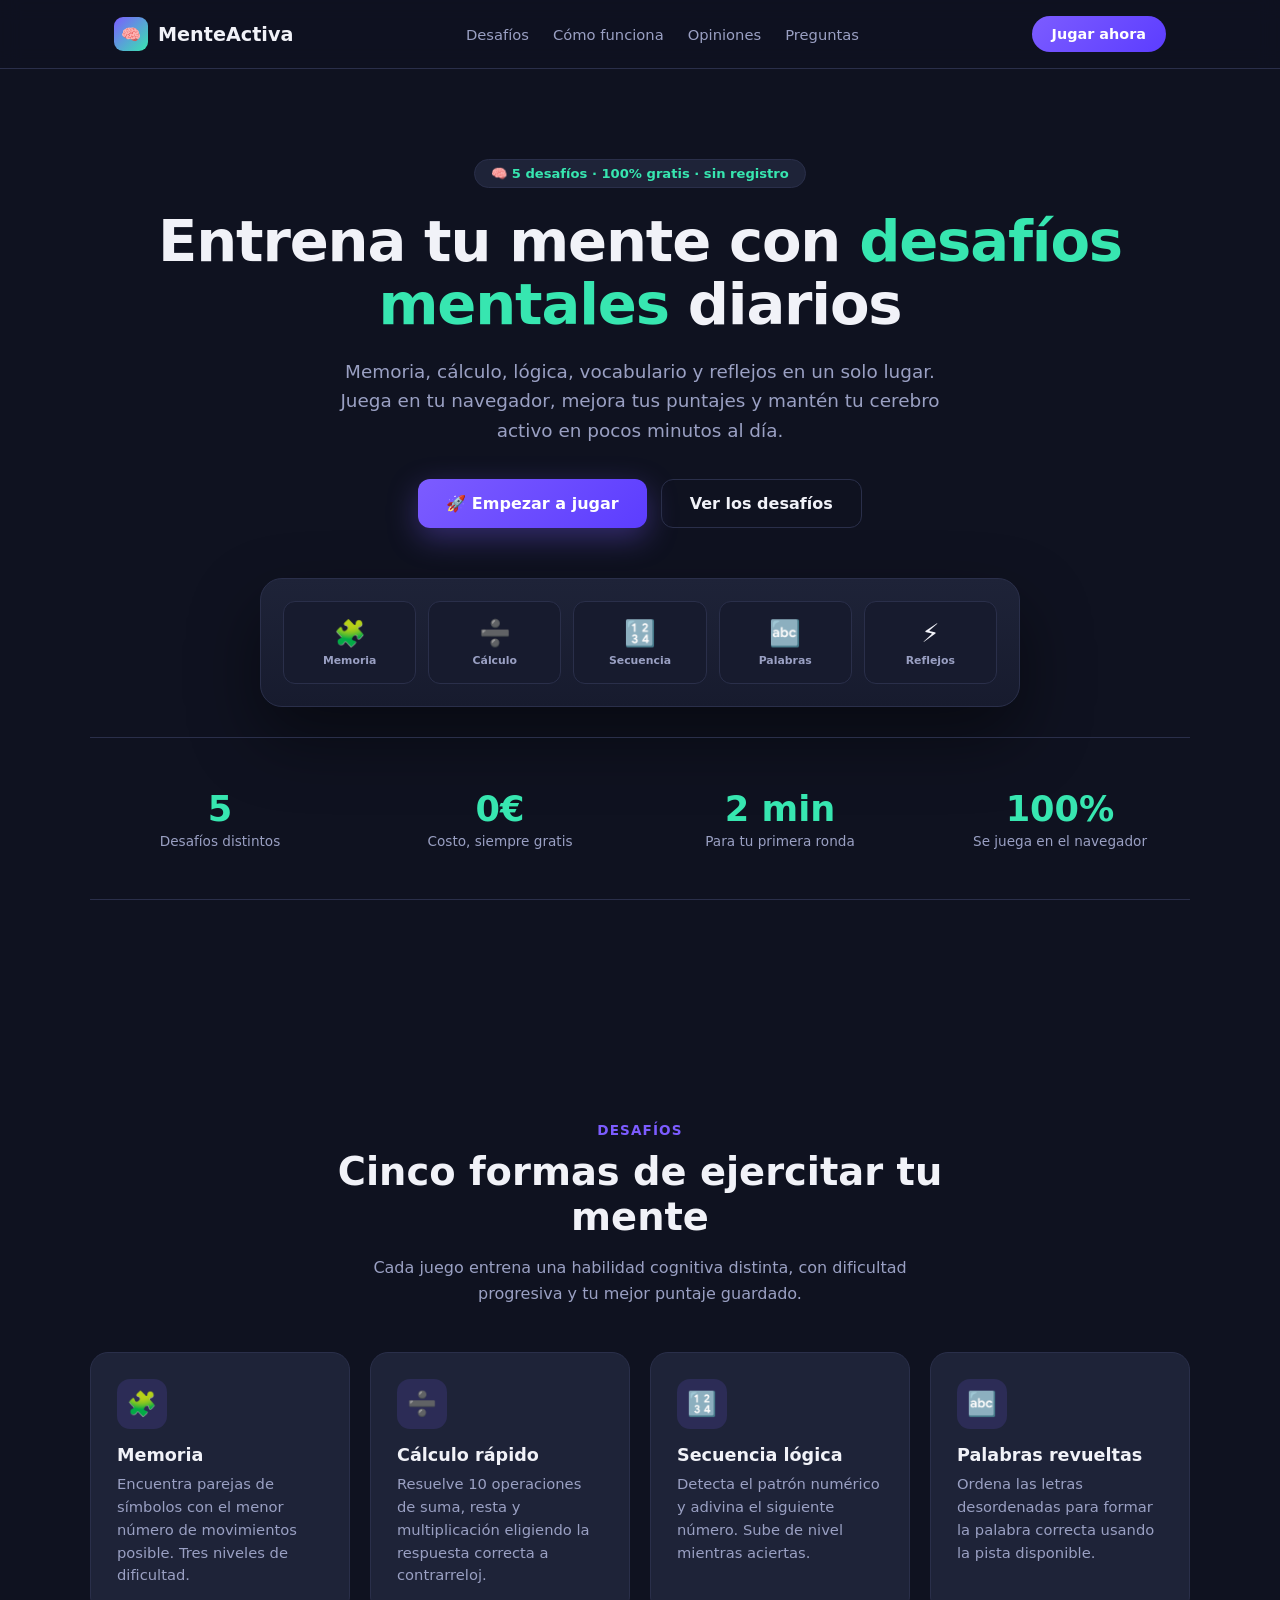
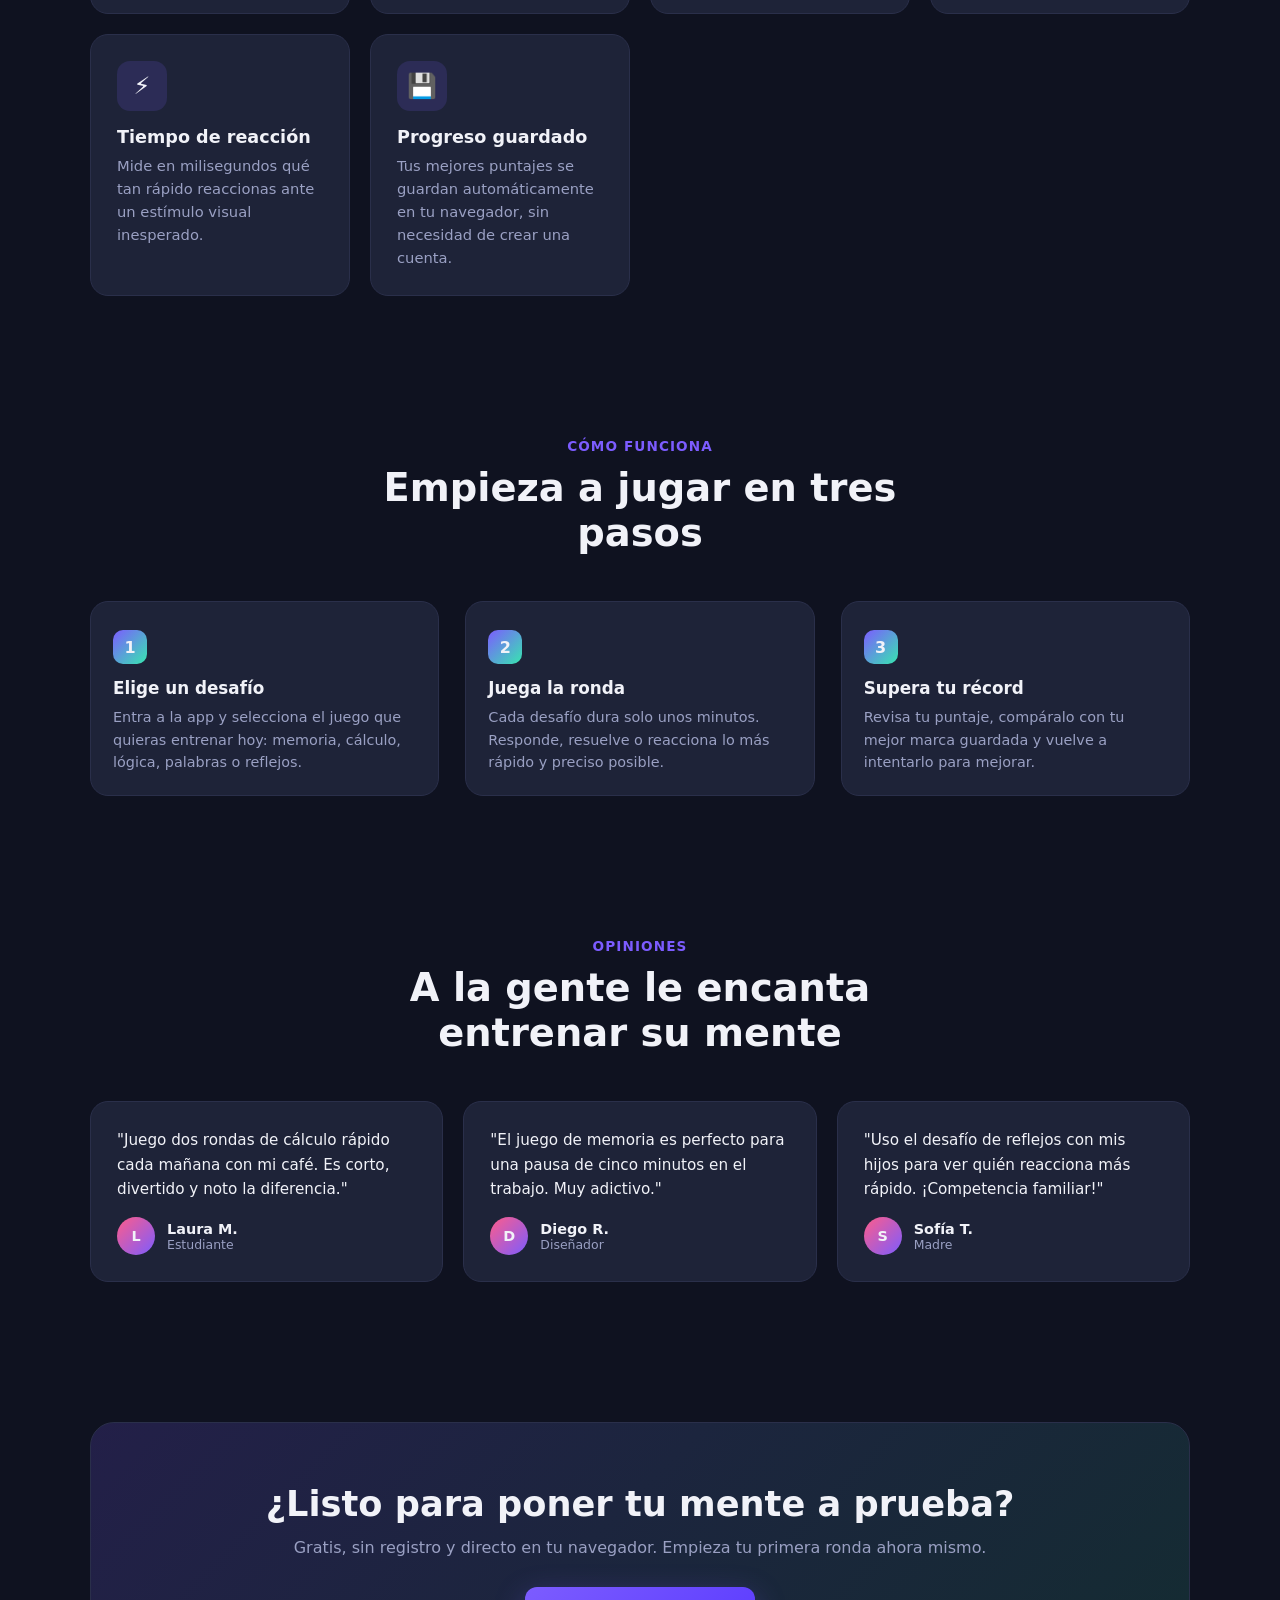
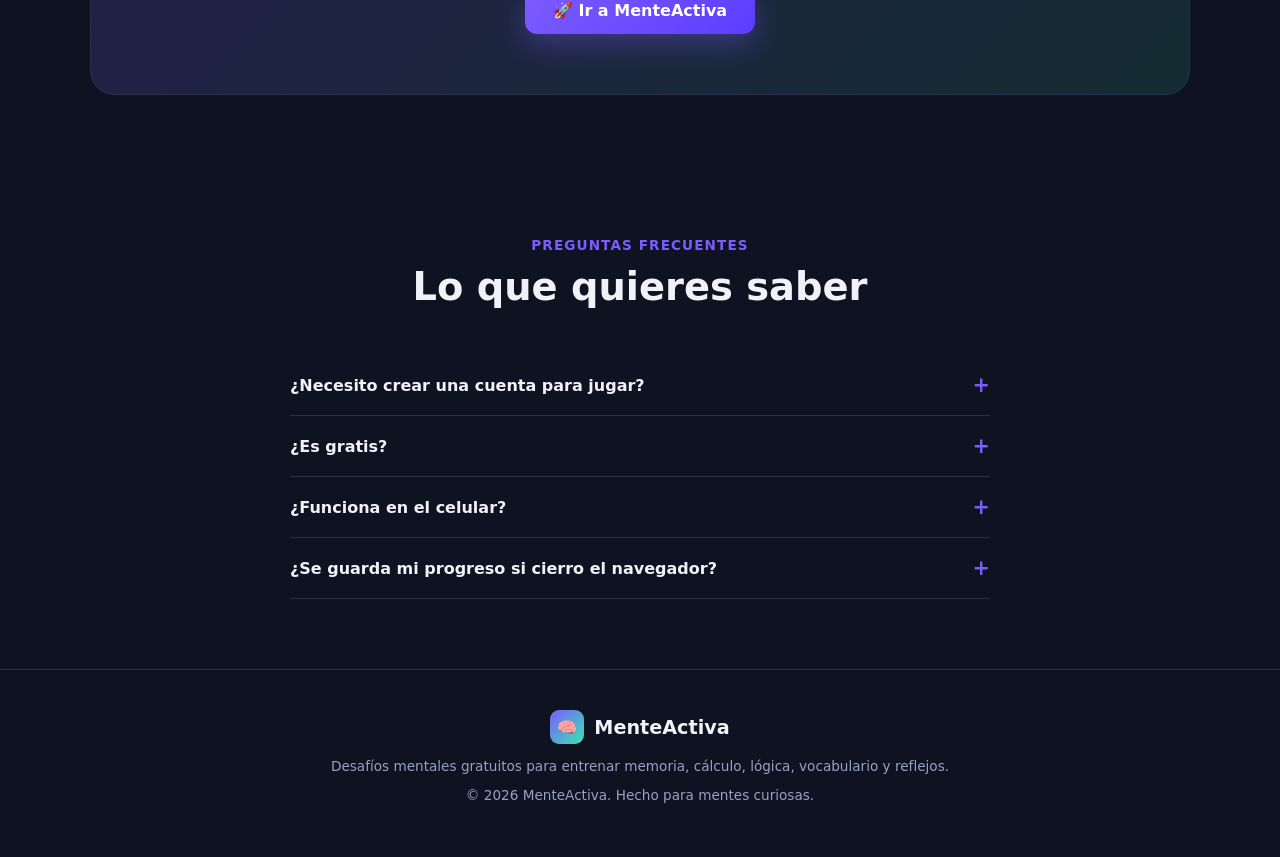
==== landing/index.html @ d73dd036 "Add MenteActiva: mental challenges app and landing page Static HTML/CSS/JS app with five games (memo" ====
<!doctype html>
<html lang="es">
<head>
  <meta charset="UTF-8" />
  <meta name="viewport" content="width=device-width, initial-scale=1.0" />
  <title>MenteActiva — Entrena tu mente con desafíos diarios</title>
  <meta name="description" content="MenteActiva es una app gratuita con desafíos de memoria, cálculo, lógica, vocabulario y reflejos. Entrena tu mente en minutos, sin registro." />
  <link rel="icon" href="data:image/svg+xml,<svg xmlns=%22http://www.w3.org/2000/svg%22 viewBox=%220 0 100 100%22><text y=%22.9em%22 font-size=%2290%22>🧠</text></svg>" />
  <link rel="stylesheet" href="style.css" />
</head>
<body>

  <nav class="nav">
    <div class="nav-inner">
      <a class="brand" href="#top">
        <span class="brand-mark">🧠</span>
        MenteActiva
      </a>
      <div class="nav-links">
        <a href="#features">Desafíos</a>
        <a href="#how">Cómo funciona</a>
        <a href="#testimonials">Opiniones</a>
        <a href="#faq">Preguntas</a>
      </div>
      <a class="nav-cta" href="../app/index.html">Jugar ahora</a>
    </div>
  </nav>

  <header id="top" class="hero container">
    <div class="eyebrow">🧠 5 desafíos · 100% gratis · sin registro</div>
    <h1>Entrena tu mente con <span>desafíos mentales</span> diarios</h1>
    <p class="lead">
      Memoria, cálculo, lógica, vocabulario y reflejos en un solo lugar. Juega en tu navegador,
      mejora tus puntajes y mantén tu cerebro activo en pocos minutos al día.
    </p>
    <div class="hero-ctas">
      <a class="btn btn-primary" href="../app/index.html">🚀 Empezar a jugar</a>
      <a class="btn btn-outline" href="#features">Ver los desafíos</a>
    </div>

    <div class="hero-preview">
      <div class="preview-row">
        <div class="preview-tile">🧩<small>Memoria</small></div>
        <div class="preview-tile">➗<small>Cálculo</small></div>
        <div class="preview-tile">🔢<small>Secuencia</small></div>
        <div class="preview-tile">🔤<small>Palabras</small></div>
        <div class="preview-tile">⚡<small>Reflejos</small></div>
      </div>
    </div>

    <div class="stats container" style="padding-left:0;padding-right:0">
      <div class="stat"><div class="num">5</div><div class="label">Desafíos distintos</div></div>
      <div class="stat"><div class="num">0€</div><div class="label">Costo, siempre gratis</div></div>
      <div class="stat"><div class="num">2 min</div><div class="label">Para tu primera ronda</div></div>
      <div class="stat"><div class="num">100%</div><div class="label">Se juega en el navegador</div></div>
    </div>
  </header>

  <section id="features" class="block container">
    <div class="section-head">
      <span class="tag">Desafíos</span>
      <h2>Cinco formas de ejercitar tu mente</h2>
      <p>Cada juego entrena una habilidad cognitiva distinta, con dificultad progresiva y tu mejor puntaje guardado.</p>
    </div>
    <div class="features-grid">
      <div class="feature-card">
        <div class="feature-icon">🧩</div>
        <h3>Memoria</h3>
        <p>Encuentra parejas de símbolos con el menor número de movimientos posible. Tres niveles de dificultad.</p>
      </div>
      <div class="feature-card">
        <div class="feature-icon">➗</div>
        <h3>Cálculo rápido</h3>
        <p>Resuelve 10 operaciones de suma, resta y multiplicación eligiendo la respuesta correcta a contrarreloj.</p>
      </div>
      <div class="feature-card">
        <div class="feature-icon">🔢</div>
        <h3>Secuencia lógica</h3>
        <p>Detecta el patrón numérico y adivina el siguiente número. Sube de nivel mientras aciertas.</p>
      </div>
      <div class="feature-card">
        <div class="feature-icon">🔤</div>
        <h3>Palabras revueltas</h3>
        <p>Ordena las letras desordenadas para formar la palabra correcta usando la pista disponible.</p>
      </div>
      <div class="feature-card">
        <div class="feature-icon">⚡</div>
        <h3>Tiempo de reacción</h3>
        <p>Mide en milisegundos qué tan rápido reaccionas ante un estímulo visual inesperado.</p>
      </div>
      <div class="feature-card">
        <div class="feature-icon">💾</div>
        <h3>Progreso guardado</h3>
        <p>Tus mejores puntajes se guardan automáticamente en tu navegador, sin necesidad de crear una cuenta.</p>
      </div>
    </div>
  </section>

  <section id="how" class="block container">
    <div class="section-head">
      <span class="tag">Cómo funciona</span>
      <h2>Empieza a jugar en tres pasos</h2>
    </div>
    <div class="steps">
      <div class="step">
        <div class="step-num">1</div>
        <h3>Elige un desafío</h3>
        <p>Entra a la app y selecciona el juego que quieras entrenar hoy: memoria, cálculo, lógica, palabras o reflejos.</p>
      </div>
      <div class="step">
        <div class="step-num">2</div>
        <h3>Juega la ronda</h3>
        <p>Cada desafío dura solo unos minutos. Responde, resuelve o reacciona lo más rápido y preciso posible.</p>
      </div>
      <div class="step">
        <div class="step-num">3</div>
        <h3>Supera tu récord</h3>
        <p>Revisa tu puntaje, compáralo con tu mejor marca guardada y vuelve a intentarlo para mejorar.</p>
      </div>
    </div>
  </section>

  <section id="testimonials" class="block container">
    <div class="section-head">
      <span class="tag">Opiniones</span>
      <h2>A la gente le encanta entrenar su mente</h2>
    </div>
    <div class="testimonials">
      <div class="testimonial">
        <p class="quote">"Juego dos rondas de cálculo rápido cada mañana con mi café. Es corto, divertido y noto la diferencia."</p>
        <div class="who">
          <div class="avatar">L</div>
          <div><div class="name">Laura M.</div><div class="role">Estudiante</div></div>
        </div>
      </div>
      <div class="testimonial">
        <p class="quote">"El juego de memoria es perfecto para una pausa de cinco minutos en el trabajo. Muy adictivo."</p>
        <div class="who">
          <div class="avatar">D</div>
          <div><div class="name">Diego R.</div><div class="role">Diseñador</div></div>
        </div>
      </div>
      <div class="testimonial">
        <p class="quote">"Uso el desafío de reflejos con mis hijos para ver quién reacciona más rápido. ¡Competencia familiar!"</p>
        <div class="who">
          <div class="avatar">S</div>
          <div><div class="name">Sofía T.</div><div class="role">Madre</div></div>
        </div>
      </div>
    </div>
  </section>

  <section class="block container">
    <div class="cta-band">
      <h2>¿Listo para poner tu mente a prueba?</h2>
      <p>Gratis, sin registro y directo en tu navegador. Empieza tu primera ronda ahora mismo.</p>
      <a class="btn btn-primary" href="../app/index.html">🚀 Ir a MenteActiva</a>
    </div>
  </section>

  <section id="faq" class="block container">
    <div class="section-head">
      <span class="tag">Preguntas frecuentes</span>
      <h2>Lo que quieres saber</h2>
    </div>
    <div style="max-width:700px;margin:0 auto">
      <details class="faq-item">
        <summary>¿Necesito crear una cuenta para jugar?</summary>
        <p>No. MenteActiva funciona directamente en tu navegador y guarda tus mejores puntajes localmente, sin necesidad de registro.</p>
      </details>
      <details class="faq-item">
        <summary>¿Es gratis?</summary>
        <p>Sí, todos los desafíos son completamente gratuitos y no tienen anuncios ni compras dentro de la app.</p>
      </details>
      <details class="faq-item">
        <summary>¿Funciona en el celular?</summary>
        <p>Sí, la interfaz se adapta a pantallas de computadora, tablet y móvil.</p>
      </details>
      <details class="faq-item">
        <summary>¿Se guarda mi progreso si cierro el navegador?</summary>
        <p>Sí, tus mejores marcas se guardan en el almacenamiento local de tu navegador y siguen ahí la próxima vez que entres, en ese mismo dispositivo y navegador.</p>
      </details>
    </div>
  </section>

  <footer>
    <div class="container">
      <div class="brand">
        <span class="brand-mark">🧠</span>
        MenteActiva
      </div>
      <p>Desafíos mentales gratuitos para entrenar memoria, cálculo, lógica, vocabulario y reflejos.</p>
      <p>© 2026 MenteActiva. Hecho para mentes curiosas.</p>
    </div>
  </footer>

</body>
</html>
---- landing/style.css ----
:root {
  --bg: #0f1220;
  --bg-elev: #171b2e;
  --bg-card: #1e2338;
  --border: #2a2f4a;
  --text: #f1f2f8;
  --text-dim: #9aa0c3;
  --accent: #7c5cff;
  --accent-2: #37e6b0;
  --accent-3: #ff5c8a;
  --radius: 18px;
}

* { box-sizing: border-box; }

html, body {
  margin: 0;
  padding: 0;
  background: var(--bg);
  color: var(--text);
  font-family: "Segoe UI", system-ui, -apple-system, sans-serif;
  scroll-behavior: smooth;
}

a { color: inherit; text-decoration: none; }
img { max-width: 100%; }

.container {
  max-width: 1100px;
  margin: 0 auto;
  padding: 0 24px;
}

/* Nav */
.nav {
  position: sticky;
  top: 0;
  z-index: 20;
  backdrop-filter: blur(10px);
  background: rgba(15, 18, 32, 0.75);
  border-bottom: 1px solid var(--border);
}
.nav-inner {
  display: flex;
  align-items: center;
  justify-content: space-between;
  padding: 16px 24px;
  max-width: 1100px;
  margin: 0 auto;
}
.brand { display: flex; align-items: center; gap: 10px; font-weight: 800; font-size: 1.2rem; }
.brand-mark {
  width: 34px; height: 34px; border-radius: 9px;
  background: linear-gradient(135deg, var(--accent), var(--accent-2));
  display: flex; align-items: center; justify-content: center; font-size: 1rem;
}
.nav-links { display: flex; gap: 24px; font-size: 0.92rem; color: var(--text-dim); }
.nav-links a:hover { color: var(--text); }
.nav-cta {
  background: linear-gradient(135deg, var(--accent), #5c3dff);
  color: #fff; padding: 10px 20px; border-radius: 999px; font-weight: 700; font-size: 0.9rem;
}
.nav-cta:hover { filter: brightness(1.1); }

/* Hero */
.hero {
  position: relative;
  overflow: hidden;
  padding: 90px 0 70px;
  text-align: center;
}
.hero::before {
  content: "";
  position: absolute;
  inset: -20% -10% auto -10%;
  height: 500px;
  background: radial-gradient(ellipse at center, rgba(124,92,255,0.35), transparent 65%);
  z-index: -1;
}
.eyebrow {
  display: inline-flex;
  align-items: center;
  gap: 8px;
  background: var(--bg-card);
  border: 1px solid var(--border);
  padding: 6px 16px;
  border-radius: 999px;
  font-size: 0.82rem;
  color: var(--accent-2);
  font-weight: 700;
  margin-bottom: 22px;
}
.hero h1 {
  font-size: clamp(2.2rem, 5vw, 3.6rem);
  font-weight: 800;
  line-height: 1.1;
  margin: 0 0 20px;
  letter-spacing: -0.02em;
}
.hero h1 span { color: var(--accent-2); }
.hero p.lead {
  color: var(--text-dim);
  font-size: 1.15rem;
  max-width: 620px;
  margin: 0 auto 34px;
  line-height: 1.6;
}
.hero-ctas { display: flex; gap: 14px; justify-content: center; flex-wrap: wrap; margin-bottom: 50px; }

.btn {
  display: inline-flex;
  align-items: center;
  gap: 8px;
  padding: 14px 28px;
  border-radius: 12px;
  font-weight: 700;
  font-size: 1rem;
  cursor: pointer;
  border: none;
}
.btn-primary {
  background: linear-gradient(135deg, var(--accent), #5c3dff);
  color: #fff;
  box-shadow: 0 10px 30px rgba(124,92,255,0.35);
}
.btn-primary:hover { filter: brightness(1.08); }
.btn-outline {
  background: transparent;
  border: 1px solid var(--border);
  color: var(--text);
}
.btn-outline:hover { border-color: var(--accent); }

.hero-preview {
  max-width: 760px;
  margin: 0 auto;
  border-radius: 22px;
  border: 1px solid var(--border);
  background: linear-gradient(180deg, var(--bg-card), var(--bg-elev));
  padding: 22px;
  box-shadow: 0 30px 70px rgba(0,0,0,0.45);
}
.preview-row {
  display: grid;
  grid-template-columns: repeat(5, 1fr);
  gap: 12px;
}
.preview-tile {
  background: var(--bg-elev);
  border: 1px solid var(--border);
  border-radius: 12px;
  padding: 16px 8px;
  text-align: center;
  font-size: 1.6rem;
}
.preview-tile small {
  display: block;
  margin-top: 6px;
  font-size: 0.68rem;
  color: var(--text-dim);
  font-weight: 700;
}

/* Stats */
.stats {
  display: grid;
  grid-template-columns: repeat(auto-fit, minmax(160px, 1fr));
  gap: 20px;
  padding: 50px 0;
  border-top: 1px solid var(--border);
  border-bottom: 1px solid var(--border);
  margin: 30px 0 80px;
}
.stat { text-align: center; }
.stat .num { font-size: 2.2rem; font-weight: 800; color: var(--accent-2); }
.stat .label { color: var(--text-dim); font-size: 0.85rem; margin-top: 4px; }

/* Sections */
section.block { padding: 70px 0; }
.section-head { text-align: center; max-width: 620px; margin: 0 auto 46px; }
.section-head .tag { color: var(--accent); font-weight: 700; font-size: 0.85rem; text-transform: uppercase; letter-spacing: 0.08em; }
.section-head h2 { font-size: clamp(1.7rem, 3.5vw, 2.4rem); margin: 10px 0 12px; }
.section-head p { color: var(--text-dim); line-height: 1.6; }

.features-grid {
  display: grid;
  grid-template-columns: repeat(auto-fit, minmax(220px, 1fr));
  gap: 20px;
}
.feature-card {
  background: var(--bg-card);
  border: 1px solid var(--border);
  border-radius: var(--radius);
  padding: 26px;
  transition: transform 0.2s ease, border-color 0.2s ease;
}
.feature-card:hover { transform: translateY(-4px); border-color: var(--accent); }
.feature-icon {
  width: 50px; height: 50px; border-radius: 13px;
  background: rgba(124,92,255,0.15);
  display: flex; align-items: center; justify-content: center;
  font-size: 1.5rem; margin-bottom: 16px;
}
.feature-card h3 { margin: 0 0 8px; font-size: 1.1rem; }
.feature-card p { margin: 0; color: var(--text-dim); font-size: 0.92rem; line-height: 1.55; }

/* How it works */
.steps {
  display: grid;
  grid-template-columns: repeat(auto-fit, minmax(220px, 1fr));
  gap: 26px;
  counter-reset: step;
}
.step {
  position: relative;
  padding: 28px 22px 22px;
  background: var(--bg-card);
  border: 1px solid var(--border);
  border-radius: var(--radius);
}
.step .step-num {
  width: 34px; height: 34px;
  border-radius: 10px;
  background: linear-gradient(135deg, var(--accent), var(--accent-2));
  display: flex; align-items: center; justify-content: center;
  font-weight: 800; margin-bottom: 14px;
}
.step h3 { margin: 0 0 8px; font-size: 1.05rem; }
.step p { margin: 0; color: var(--text-dim); font-size: 0.9rem; line-height: 1.55; }

/* Testimonials */
.testimonials {
  display: grid;
  grid-template-columns: repeat(auto-fit, minmax(260px, 1fr));
  gap: 20px;
}
.testimonial {
  background: var(--bg-card);
  border: 1px solid var(--border);
  border-radius: var(--radius);
  padding: 26px;
}
.testimonial p.quote { color: var(--text); line-height: 1.6; margin: 0 0 16px; font-size: 0.95rem; }
.testimonial .who { display: flex; align-items: center; gap: 12px; }
.avatar {
  width: 38px; height: 38px; border-radius: 50%;
  background: linear-gradient(135deg, var(--accent-3), var(--accent));
  display: flex; align-items: center; justify-content: center;
  font-weight: 800; font-size: 0.9rem;
}
.who .name { font-weight: 700; font-size: 0.9rem; }
.who .role { color: var(--text-dim); font-size: 0.78rem; }

/* CTA band */
.cta-band {
  background: linear-gradient(135deg, rgba(124,92,255,0.18), rgba(55,230,176,0.12));
  border: 1px solid var(--border);
  border-radius: 24px;
  padding: 60px 40px;
  text-align: center;
}
.cta-band h2 { font-size: clamp(1.6rem, 3.5vw, 2.2rem); margin: 0 0 14px; }
.cta-band p { color: var(--text-dim); margin: 0 0 30px; }

/* FAQ */
.faq-item {
  border-bottom: 1px solid var(--border);
  padding: 18px 0;
}
.faq-item summary {
  cursor: pointer;
  font-weight: 700;
  font-size: 1rem;
  list-style: none;
  display: flex;
  justify-content: space-between;
  align-items: center;
}
.faq-item summary::-webkit-details-marker { display: none; }
.faq-item summary::after { content: "+"; color: var(--accent); font-size: 1.3rem; }
.faq-item[open] summary::after { content: "−"; }
.faq-item p { color: var(--text-dim); margin: 12px 0 0; line-height: 1.6; font-size: 0.92rem; }

/* Footer */
footer {
  border-top: 1px solid var(--border);
  padding: 40px 0;
  color: var(--text-dim);
  font-size: 0.85rem;
  text-align: center;
}
footer .brand { justify-content: center; margin-bottom: 10px; color: var(--text); }

@media (max-width: 700px) {
  .nav-links { display: none; }
  .preview-row { grid-template-columns: repeat(3, 1fr); }
}
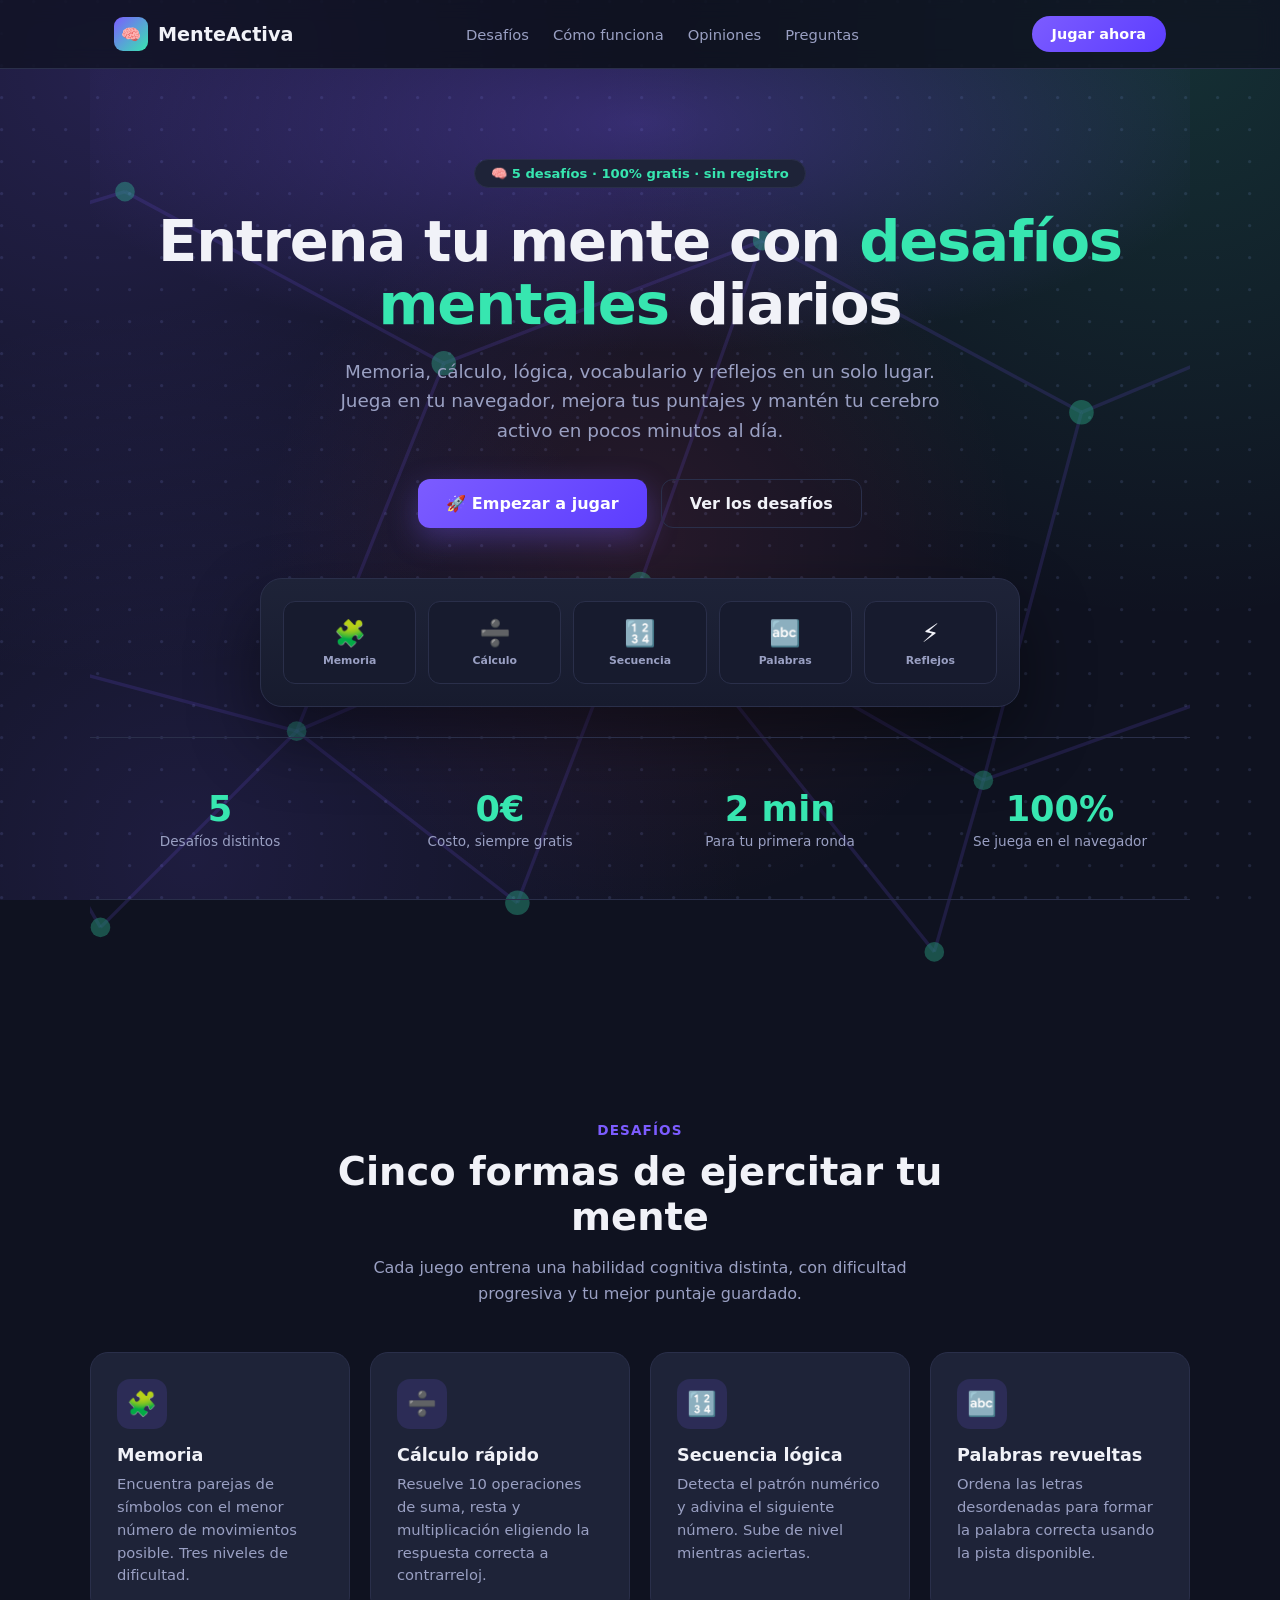
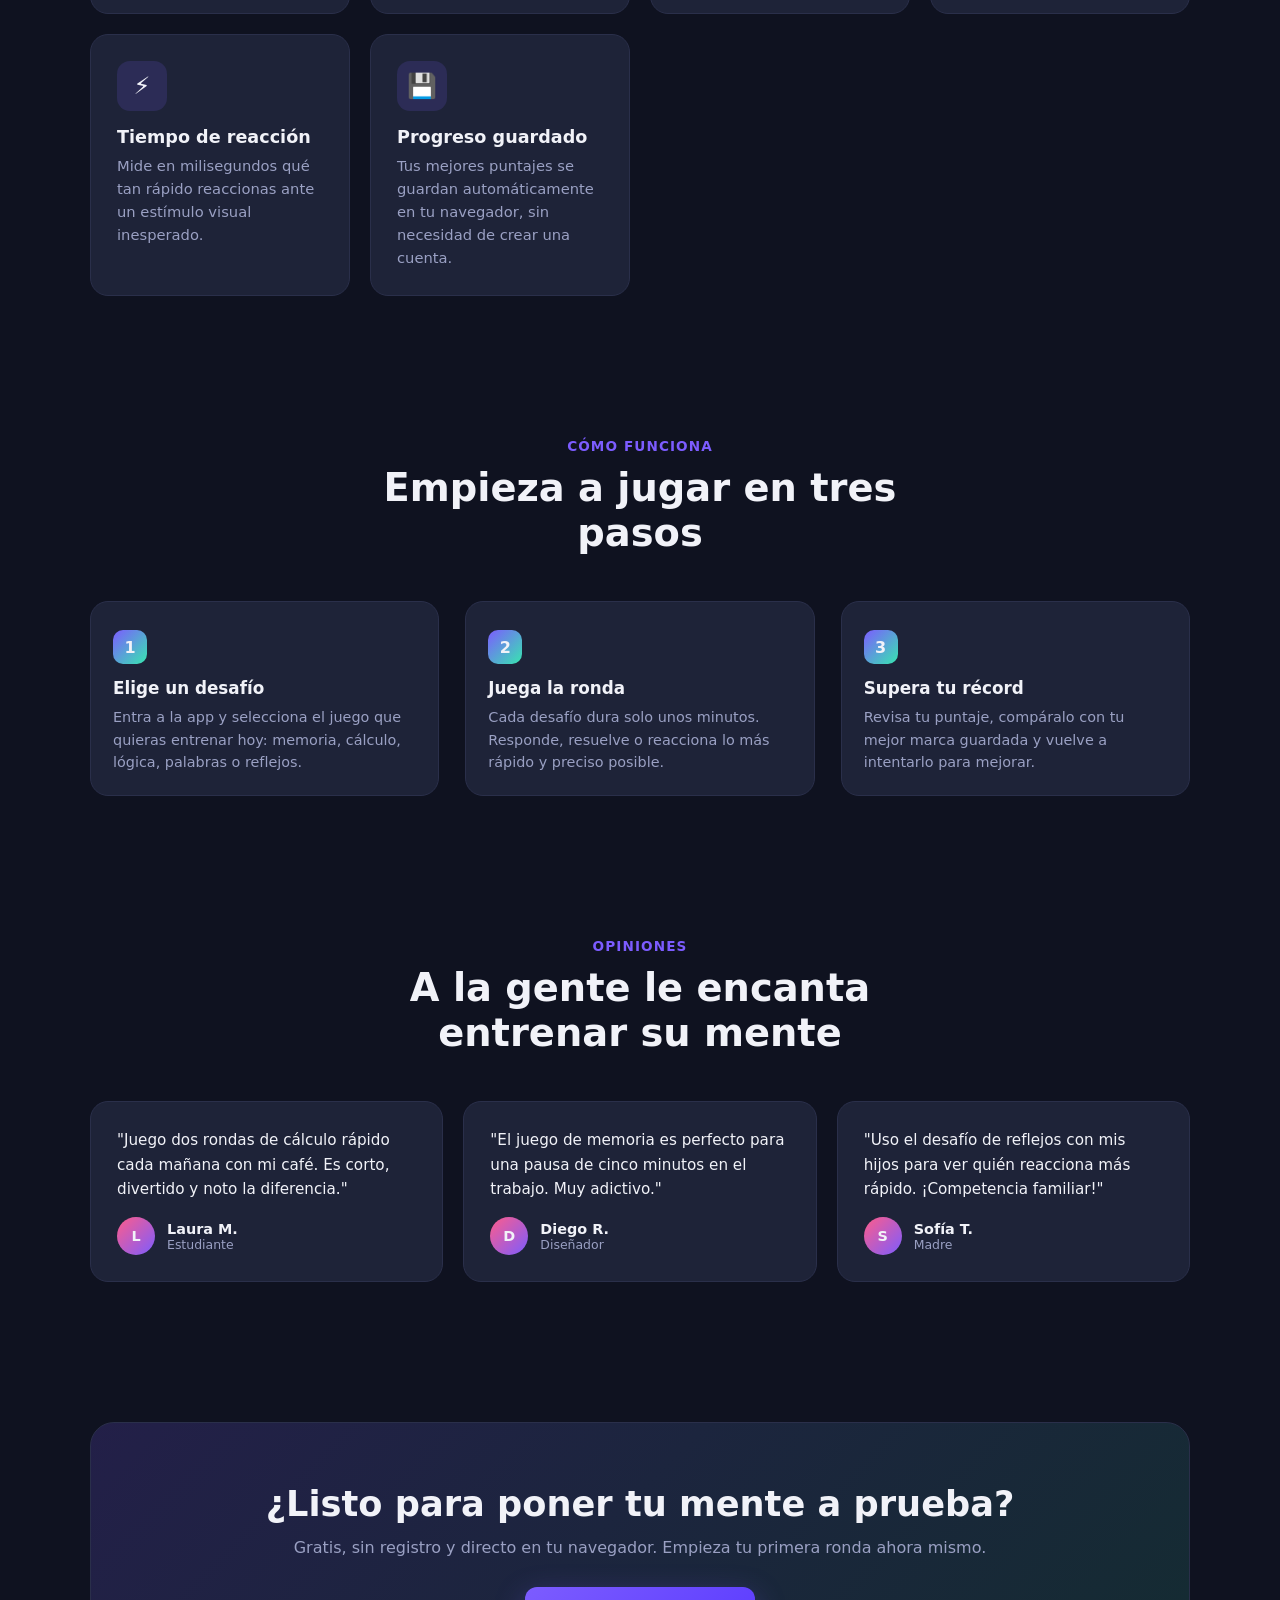
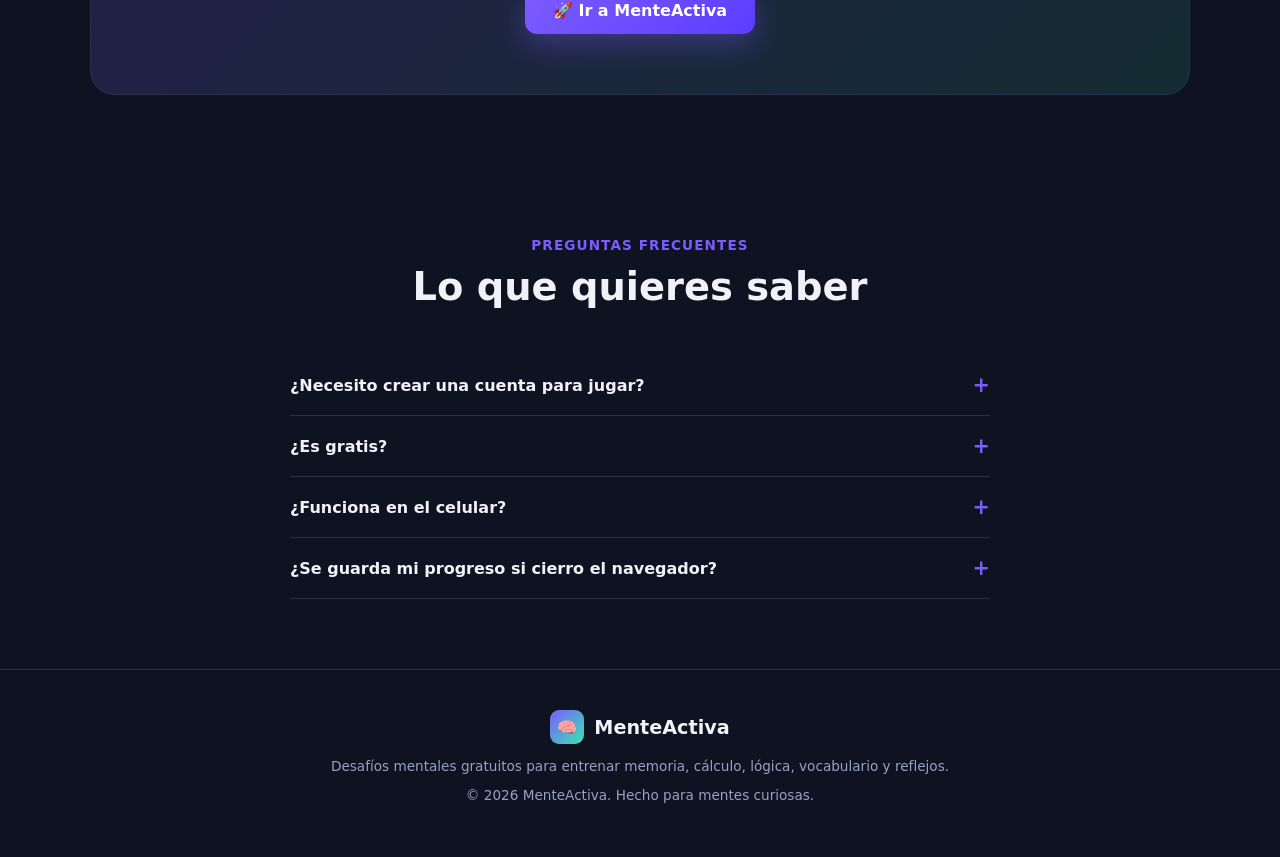
==== commit a3448ae2: "Add difficulty levels, timers, sound, larger memory icons, and landing backgrounds - Fácil/Normal/Di" ====
--- a/landing/index.html
+++ b/landing/index.html
@@ -27,6 +27,48 @@
   </nav>
 
   <header id="top" class="hero container">
+    <div class="hero-bg-graphic" aria-hidden="true">
+      <svg viewBox="0 0 800 400" preserveAspectRatio="xMidYMid slice">
+        <g class="net-lines">
+          <line x1="60" y1="90" x2="190" y2="50" />
+          <line x1="190" y1="50" x2="320" y2="120" />
+          <line x1="320" y1="120" x2="450" y2="70" />
+          <line x1="450" y1="70" x2="580" y2="140" />
+          <line x1="580" y1="140" x2="700" y2="90" />
+          <line x1="60" y1="90" x2="110" y2="230" />
+          <line x1="320" y1="120" x2="260" y2="270" />
+          <line x1="450" y1="70" x2="400" y2="210" />
+          <line x1="580" y1="140" x2="540" y2="290" />
+          <line x1="700" y1="90" x2="680" y2="240" />
+          <line x1="110" y1="230" x2="260" y2="270" />
+          <line x1="260" y1="270" x2="400" y2="210" />
+          <line x1="400" y1="210" x2="540" y2="290" />
+          <line x1="540" y1="290" x2="680" y2="240" />
+          <line x1="110" y1="230" x2="180" y2="350" />
+          <line x1="260" y1="270" x2="180" y2="350" />
+          <line x1="260" y1="270" x2="350" y2="340" />
+          <line x1="400" y1="210" x2="350" y2="340" />
+          <line x1="400" y1="210" x2="520" y2="360" />
+          <line x1="540" y1="290" x2="520" y2="360" />
+        </g>
+        <g class="net-nodes">
+          <circle cx="60" cy="90" r="5" />
+          <circle cx="190" cy="50" r="4" />
+          <circle cx="320" cy="120" r="5" />
+          <circle cx="450" cy="70" r="4" />
+          <circle cx="580" cy="140" r="5" />
+          <circle cx="700" cy="90" r="4" />
+          <circle cx="110" cy="230" r="5" />
+          <circle cx="260" cy="270" r="4" />
+          <circle cx="400" cy="210" r="5" />
+          <circle cx="540" cy="290" r="4" />
+          <circle cx="680" cy="240" r="5" />
+          <circle cx="180" cy="350" r="4" />
+          <circle cx="350" cy="340" r="5" />
+          <circle cx="520" cy="360" r="4" />
+        </g>
+      </svg>
+    </div>
     <div class="eyebrow">🧠 5 desafíos · 100% gratis · sin registro</div>
     <h1>Entrena tu mente con <span>desafíos mentales</span> diarios</h1>
     <p class="lead">
--- a/landing/style.css
+++ b/landing/style.css
@@ -16,10 +16,21 @@
 html, body {
   margin: 0;
   padding: 0;
-  background: var(--bg);
   color: var(--text);
   font-family: "Segoe UI", system-ui, -apple-system, sans-serif;
   scroll-behavior: smooth;
+}
+
+body {
+  background-color: var(--bg);
+  background-image:
+    radial-gradient(circle at 8% 8%, rgba(124, 92, 255, 0.20), transparent 42%),
+    radial-gradient(circle at 92% 4%, rgba(55, 230, 176, 0.14), transparent 40%),
+    radial-gradient(circle at 50% 60%, rgba(255, 92, 138, 0.10), transparent 45%),
+    radial-gradient(circle at 15% 95%, rgba(124, 92, 255, 0.14), transparent 40%),
+    url("data:image/svg+xml,%3Csvg xmlns='http://www.w3.org/2000/svg' width='32' height='32'%3E%3Ccircle cx='1.6' cy='1.6' r='1.6' fill='%232a2f4a' fill-opacity='0.7'/%3E%3C/svg%3E");
+  background-repeat: no-repeat, no-repeat, no-repeat, no-repeat, repeat;
+  background-attachment: fixed, fixed, fixed, fixed, fixed;
 }
 
 a { color: inherit; text-decoration: none; }
@@ -76,6 +87,28 @@
   height: 500px;
   background: radial-gradient(ellipse at center, rgba(124,92,255,0.35), transparent 65%);
   z-index: -1;
+}
+
+.hero-bg-graphic {
+  position: absolute;
+  inset: 0;
+  z-index: -1;
+  opacity: 0.55;
+  overflow: hidden;
+  pointer-events: none;
+}
+.hero-bg-graphic svg { width: 100%; height: 100%; }
+.net-lines line {
+  stroke: var(--accent);
+  stroke-opacity: 0.28;
+  stroke-width: 1.4;
+}
+.net-nodes circle {
+  fill: var(--accent-2);
+  fill-opacity: 0.55;
+}
+@media (max-width: 700px) {
+  .hero-bg-graphic { opacity: 0.3; }
 }
 .eyebrow {
   display: inline-flex;
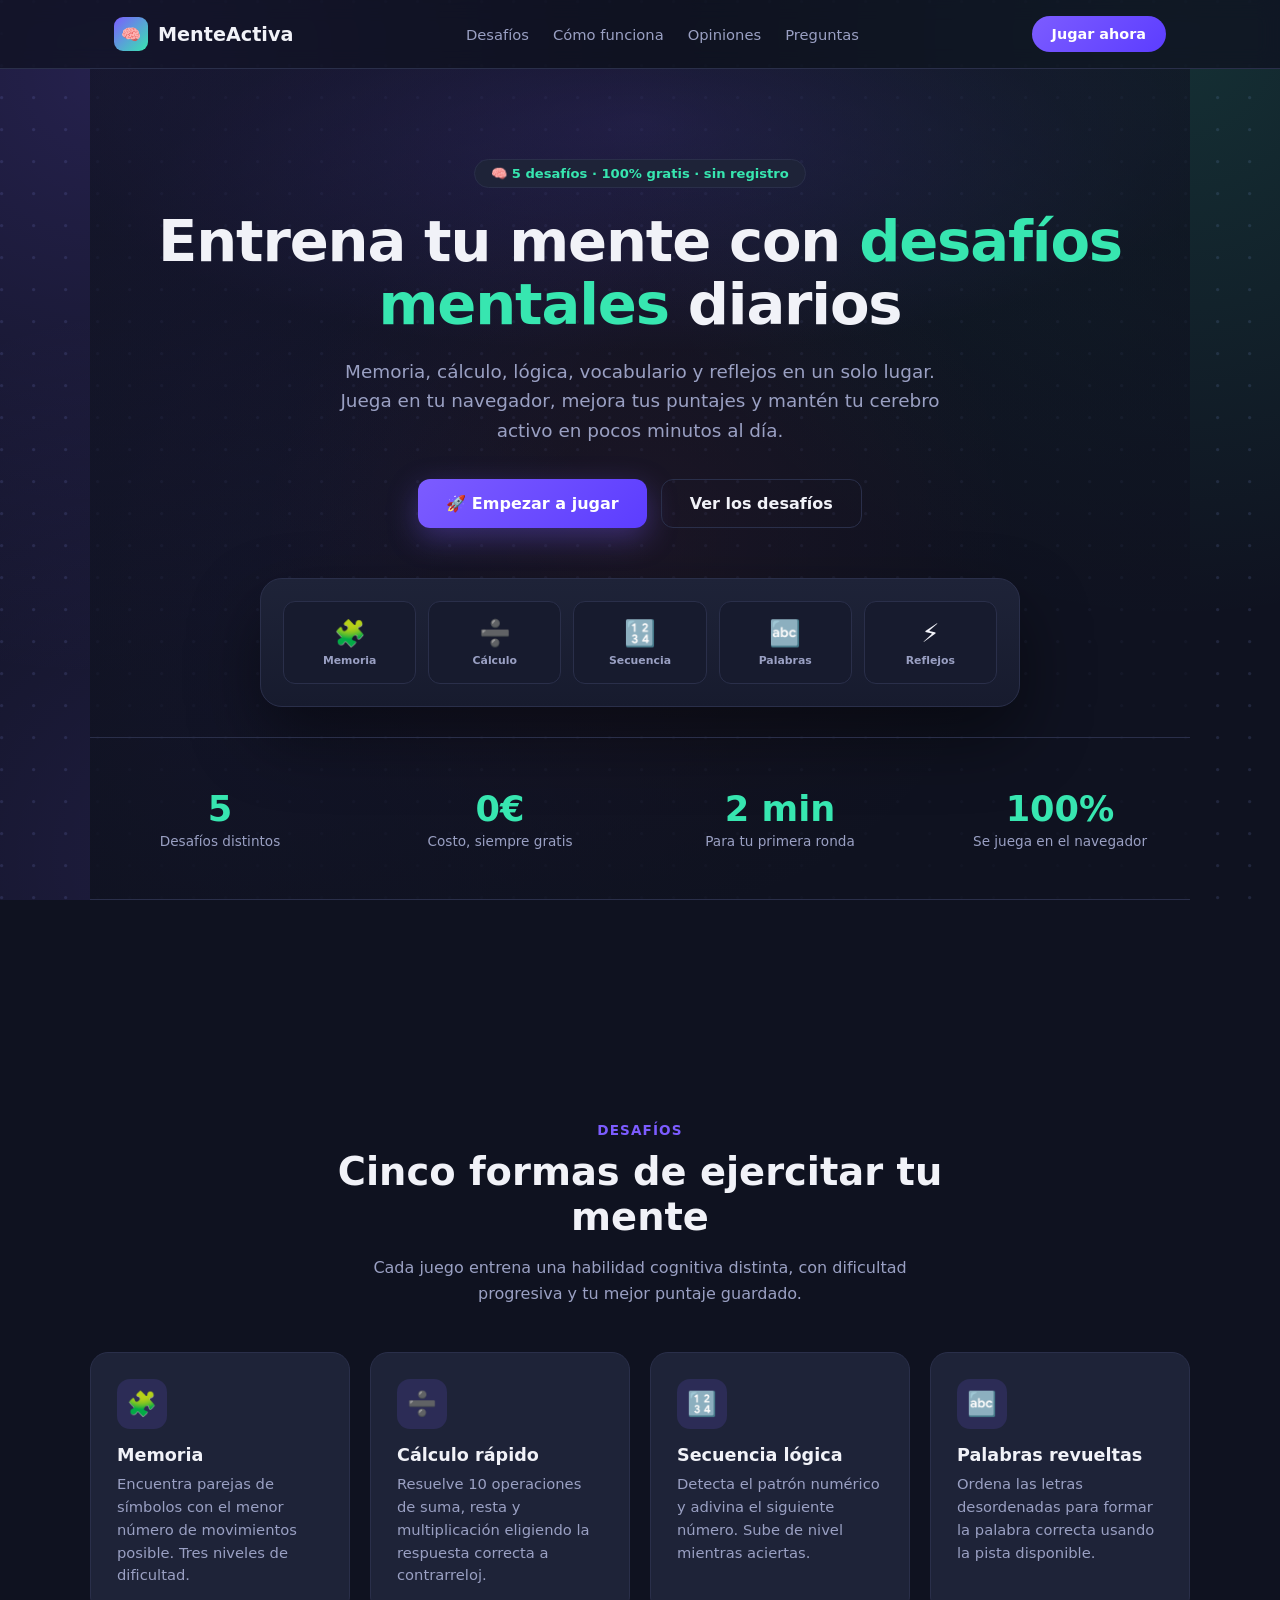
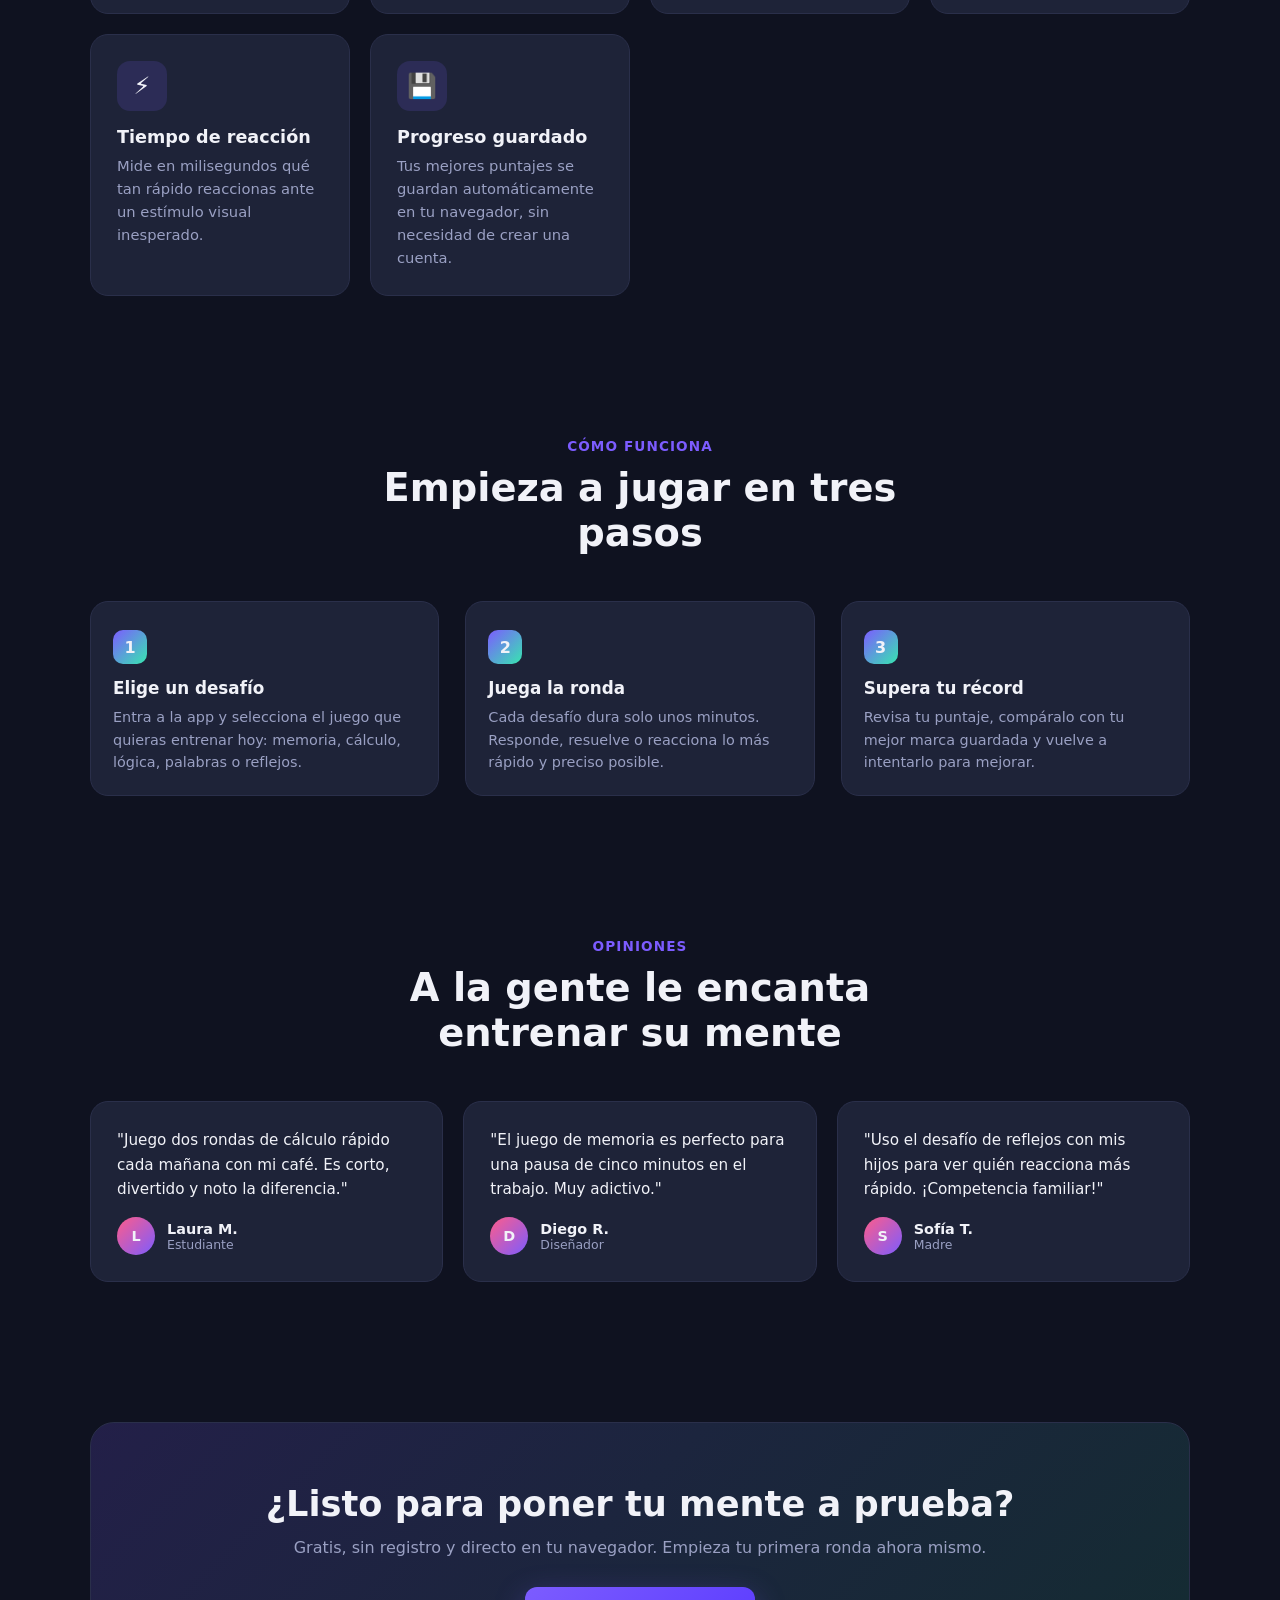
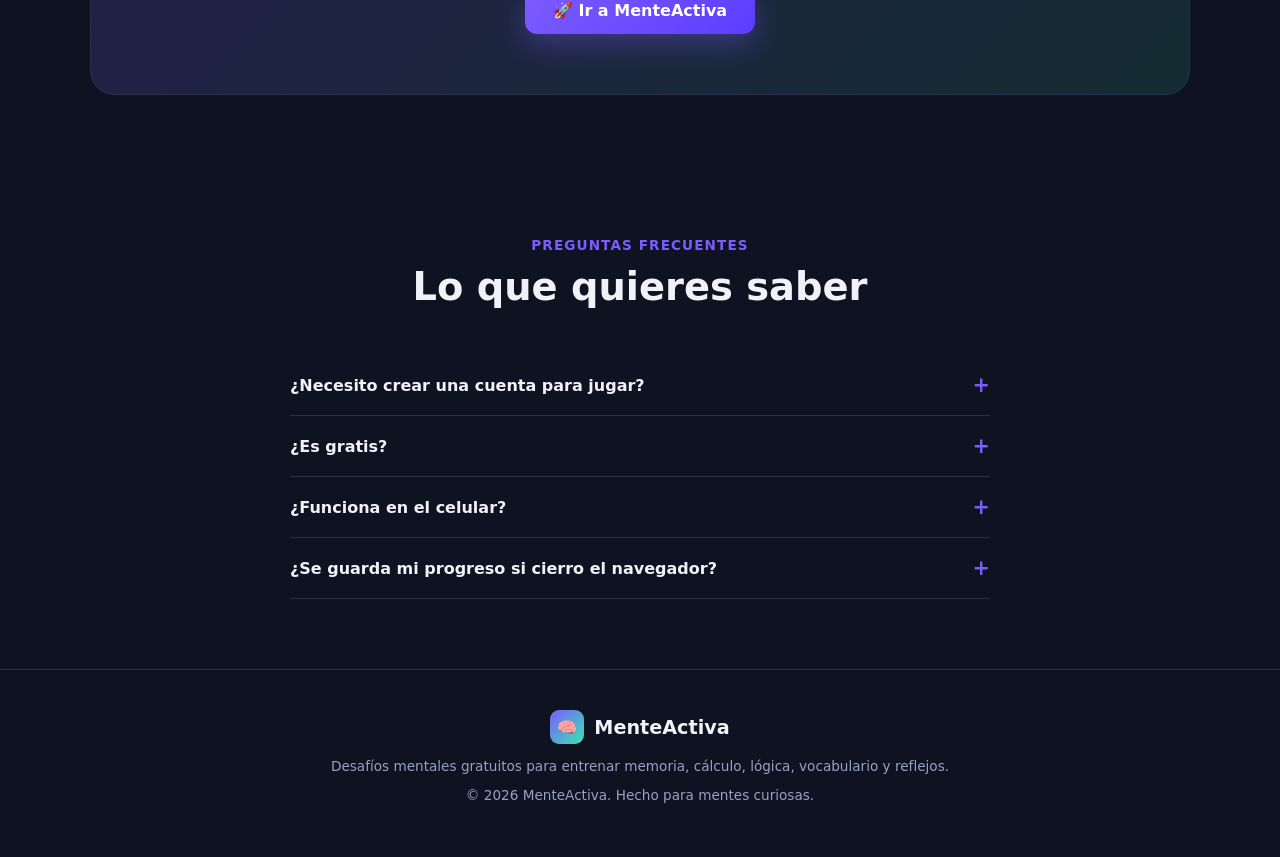
==== commit 50e0614b: "Use brain hero video as landing page background Replace the decorative SVG neural-network graphic wi" ====
--- a/landing/index.html
+++ b/landing/index.html
@@ -27,47 +27,11 @@
   </nav>
 
   <header id="top" class="hero container">
-    <div class="hero-bg-graphic" aria-hidden="true">
-      <svg viewBox="0 0 800 400" preserveAspectRatio="xMidYMid slice">
-        <g class="net-lines">
-          <line x1="60" y1="90" x2="190" y2="50" />
-          <line x1="190" y1="50" x2="320" y2="120" />
-          <line x1="320" y1="120" x2="450" y2="70" />
-          <line x1="450" y1="70" x2="580" y2="140" />
-          <line x1="580" y1="140" x2="700" y2="90" />
-          <line x1="60" y1="90" x2="110" y2="230" />
-          <line x1="320" y1="120" x2="260" y2="270" />
-          <line x1="450" y1="70" x2="400" y2="210" />
-          <line x1="580" y1="140" x2="540" y2="290" />
-          <line x1="700" y1="90" x2="680" y2="240" />
-          <line x1="110" y1="230" x2="260" y2="270" />
-          <line x1="260" y1="270" x2="400" y2="210" />
-          <line x1="400" y1="210" x2="540" y2="290" />
-          <line x1="540" y1="290" x2="680" y2="240" />
-          <line x1="110" y1="230" x2="180" y2="350" />
-          <line x1="260" y1="270" x2="180" y2="350" />
-          <line x1="260" y1="270" x2="350" y2="340" />
-          <line x1="400" y1="210" x2="350" y2="340" />
-          <line x1="400" y1="210" x2="520" y2="360" />
-          <line x1="540" y1="290" x2="520" y2="360" />
-        </g>
-        <g class="net-nodes">
-          <circle cx="60" cy="90" r="5" />
-          <circle cx="190" cy="50" r="4" />
-          <circle cx="320" cy="120" r="5" />
-          <circle cx="450" cy="70" r="4" />
-          <circle cx="580" cy="140" r="5" />
-          <circle cx="700" cy="90" r="4" />
-          <circle cx="110" cy="230" r="5" />
-          <circle cx="260" cy="270" r="4" />
-          <circle cx="400" cy="210" r="5" />
-          <circle cx="540" cy="290" r="4" />
-          <circle cx="680" cy="240" r="5" />
-          <circle cx="180" cy="350" r="4" />
-          <circle cx="350" cy="340" r="5" />
-          <circle cx="520" cy="360" r="4" />
-        </g>
-      </svg>
+    <div class="hero-bg-video" aria-hidden="true">
+      <video autoplay muted loop playsinline preload="auto">
+        <source src="assets/brain-hero.mp4" type="video/mp4" />
+      </video>
+      <div class="hero-bg-fade"></div>
     </div>
     <div class="eyebrow">🧠 5 desafíos · 100% gratis · sin registro</div>
     <h1>Entrena tu mente con <span>desafíos mentales</span> diarios</h1>
--- a/landing/style.css
+++ b/landing/style.css
@@ -89,26 +89,30 @@
   z-index: -1;
 }
 
-.hero-bg-graphic {
+.hero-bg-video {
   position: absolute;
   inset: 0;
   z-index: -1;
-  opacity: 0.55;
   overflow: hidden;
   pointer-events: none;
-}
-.hero-bg-graphic svg { width: 100%; height: 100%; }
-.net-lines line {
-  stroke: var(--accent);
-  stroke-opacity: 0.28;
-  stroke-width: 1.4;
-}
-.net-nodes circle {
-  fill: var(--accent-2);
-  fill-opacity: 0.55;
+  border-radius: 0 0 32px 32px;
+}
+.hero-bg-video video {
+  width: 100%;
+  height: 100%;
+  object-fit: cover;
+  opacity: 0.65;
+  filter: saturate(1.1);
+}
+.hero-bg-fade {
+  position: absolute;
+  inset: 0;
+  background:
+    linear-gradient(180deg, rgba(15,18,32,0.35) 0%, rgba(15,18,32,0.55) 55%, var(--bg) 100%),
+    radial-gradient(ellipse at center, transparent 35%, rgba(15,18,32,0.5) 85%);
 }
 @media (max-width: 700px) {
-  .hero-bg-graphic { opacity: 0.3; }
+  .hero-bg-video video { opacity: 0.45; }
 }
 .eyebrow {
   display: inline-flex;
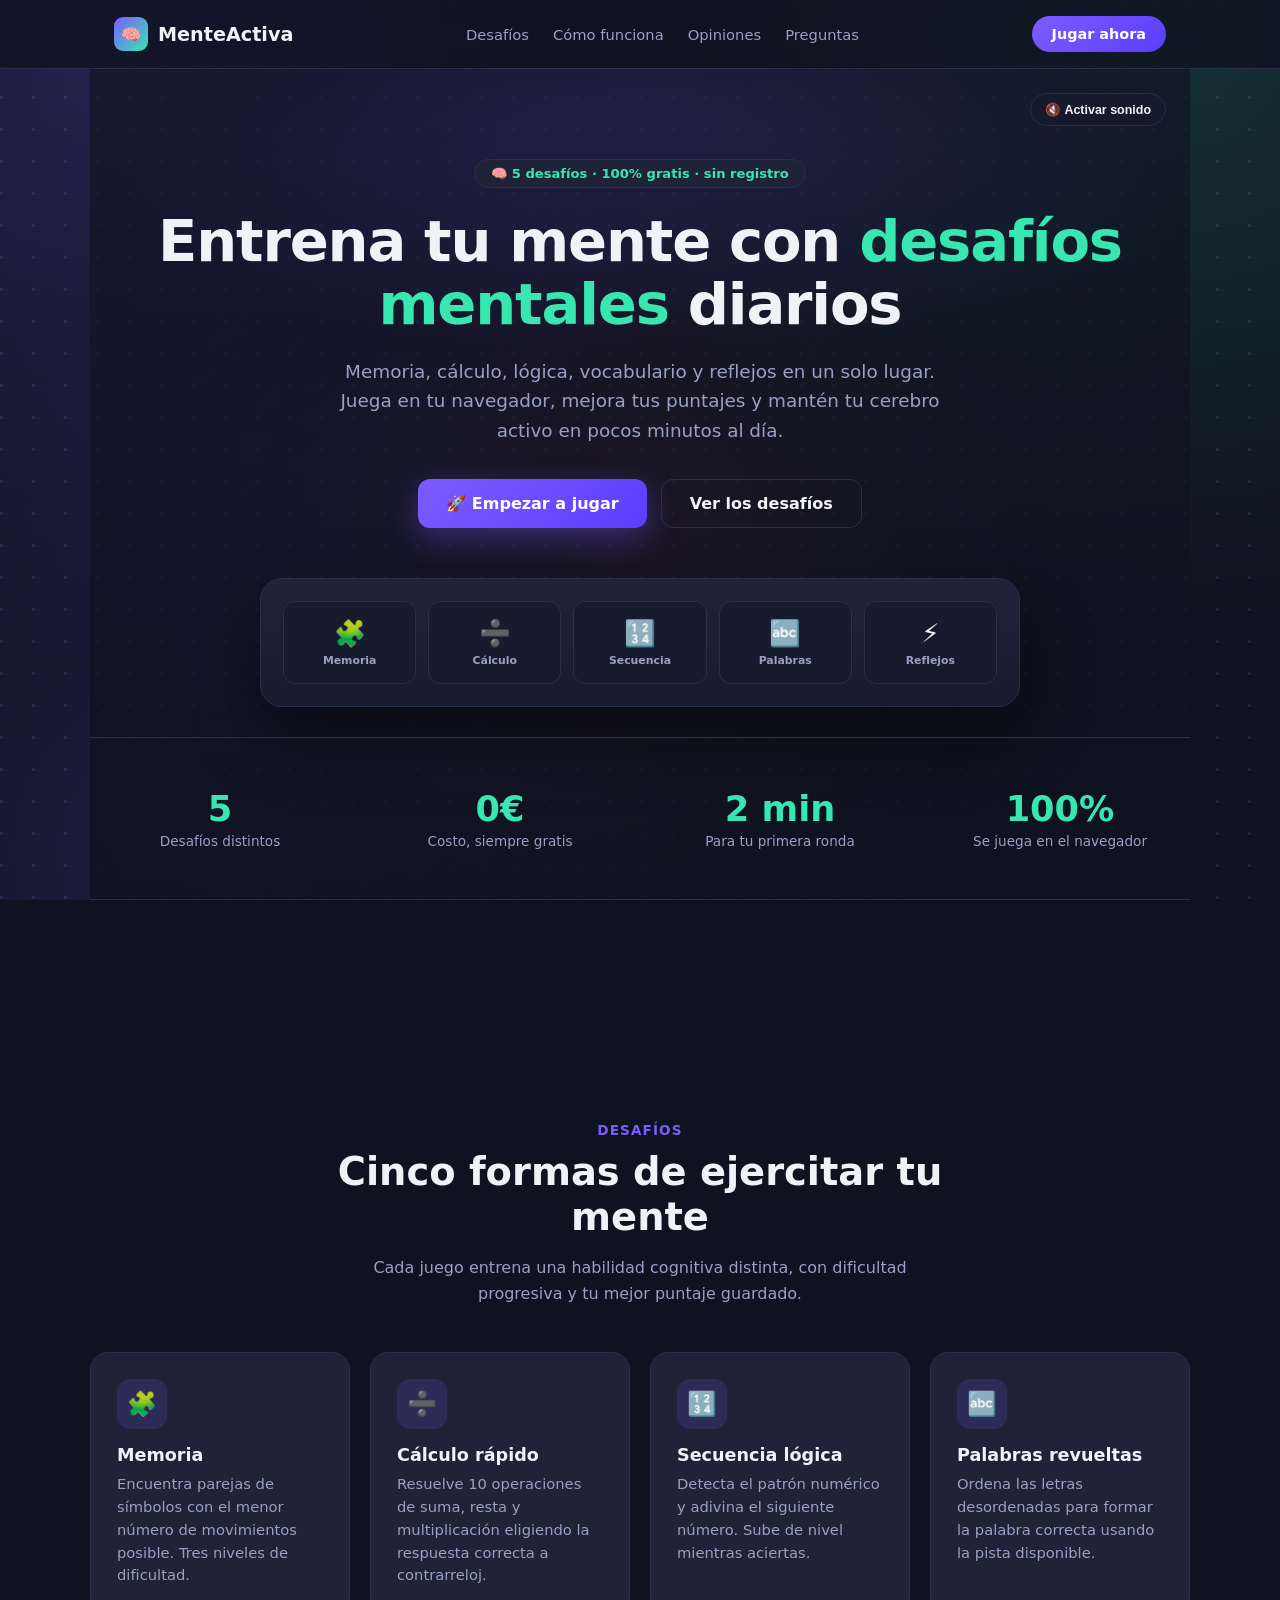
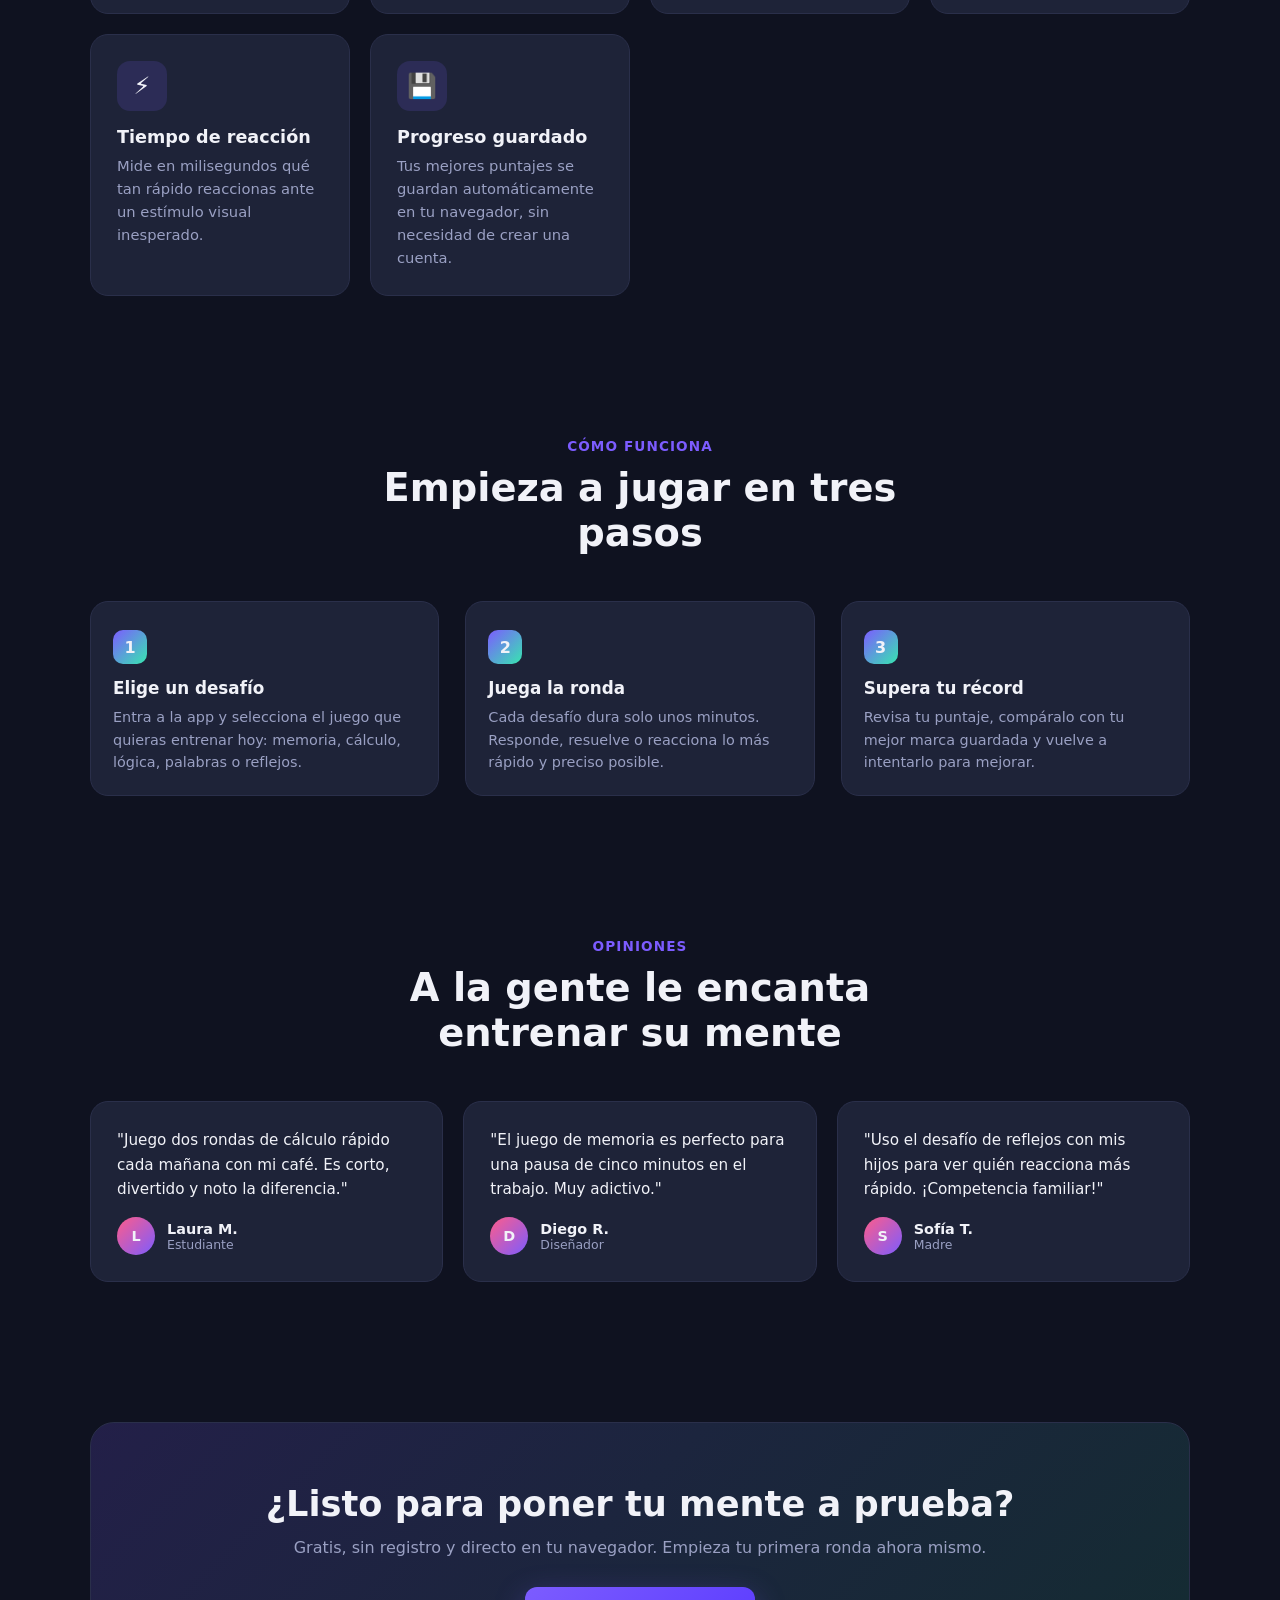
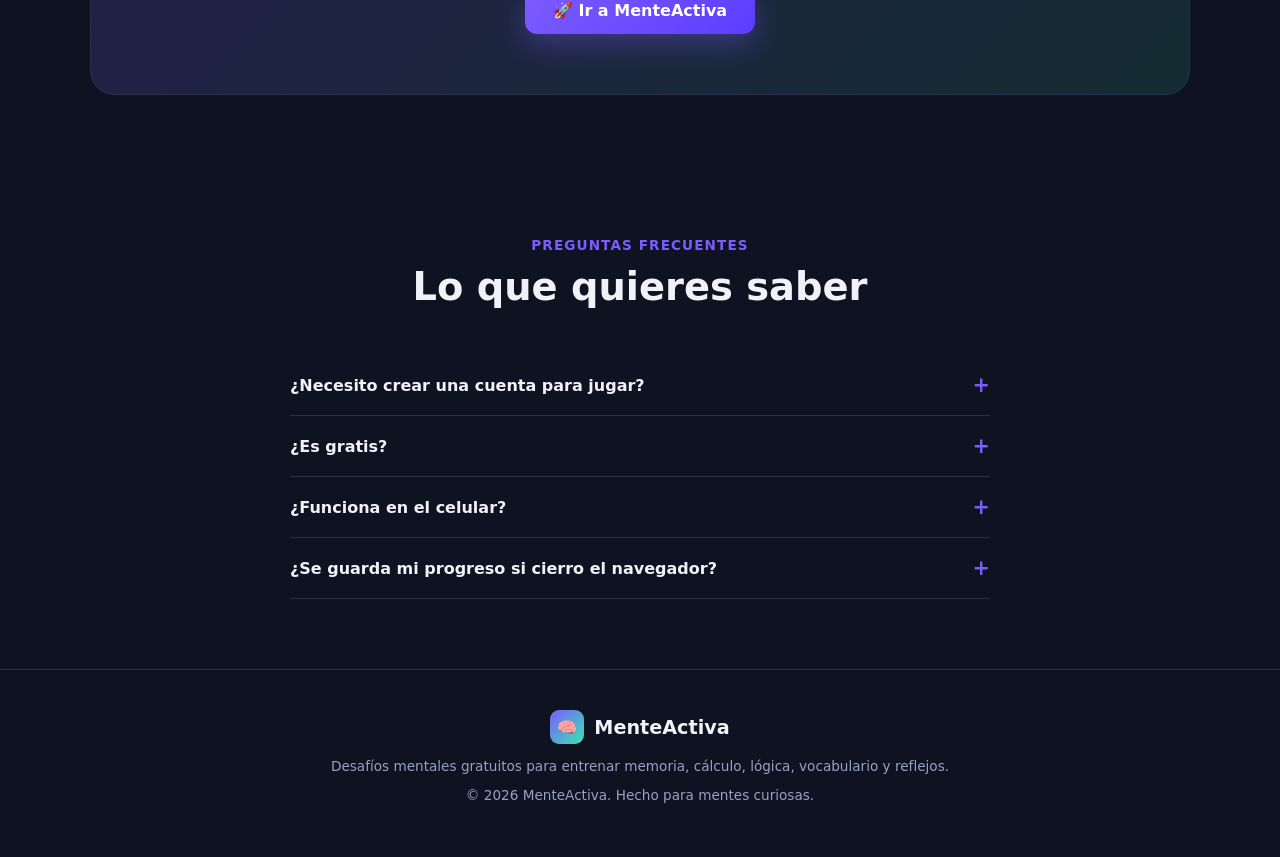
==== commit 23a776f5: "Replace hero video with puzzle animation and add sound toggle Swap the brain hero video for the puzz" ====
--- a/landing/index.html
+++ b/landing/index.html
@@ -28,11 +28,14 @@
 
   <header id="top" class="hero container">
     <div class="hero-bg-video" aria-hidden="true">
-      <video autoplay muted loop playsinline preload="auto">
-        <source src="assets/brain-hero.mp4" type="video/mp4" />
+      <video id="hero-video" autoplay muted loop playsinline preload="auto">
+        <source src="assets/puzzle-hero.mp4" type="video/mp4" />
       </video>
       <div class="hero-bg-fade"></div>
     </div>
+    <button id="hero-sound-toggle" class="hero-sound-btn" type="button" aria-pressed="false">
+      🔇 Activar sonido
+    </button>
     <div class="eyebrow">🧠 5 desafíos · 100% gratis · sin registro</div>
     <h1>Entrena tu mente con <span>desafíos mentales</span> diarios</h1>
     <p class="lead">
@@ -200,5 +203,16 @@
     </div>
   </footer>
 
+  <script>
+    const heroVideo = document.getElementById("hero-video");
+    const soundBtn = document.getElementById("hero-sound-toggle");
+    soundBtn.addEventListener("click", () => {
+      const nowMuted = !heroVideo.muted;
+      heroVideo.muted = nowMuted;
+      if (!nowMuted) heroVideo.play().catch(() => {});
+      soundBtn.textContent = nowMuted ? "🔇 Activar sonido" : "🔊 Silenciar";
+      soundBtn.setAttribute("aria-pressed", String(!nowMuted));
+    });
+  </script>
 </body>
 </html>
--- a/landing/style.css
+++ b/landing/style.css
@@ -114,6 +114,30 @@
 @media (max-width: 700px) {
   .hero-bg-video video { opacity: 0.45; }
 }
+
+.hero-sound-btn {
+  position: absolute;
+  top: 24px;
+  right: 24px;
+  z-index: 5;
+  display: inline-flex;
+  align-items: center;
+  gap: 6px;
+  background: rgba(23, 27, 46, 0.7);
+  backdrop-filter: blur(6px);
+  border: 1px solid var(--border);
+  color: var(--text);
+  padding: 8px 14px;
+  border-radius: 999px;
+  font-size: 0.78rem;
+  font-weight: 700;
+  cursor: pointer;
+}
+.hero-sound-btn:hover { border-color: var(--accent); }
+.hero-sound-btn[aria-pressed="true"] { border-color: var(--accent-2); color: var(--accent-2); }
+@media (max-width: 700px) {
+  .hero-sound-btn { top: 12px; right: 12px; font-size: 0.72rem; padding: 7px 12px; }
+}
 .eyebrow {
   display: inline-flex;
   align-items: center;
